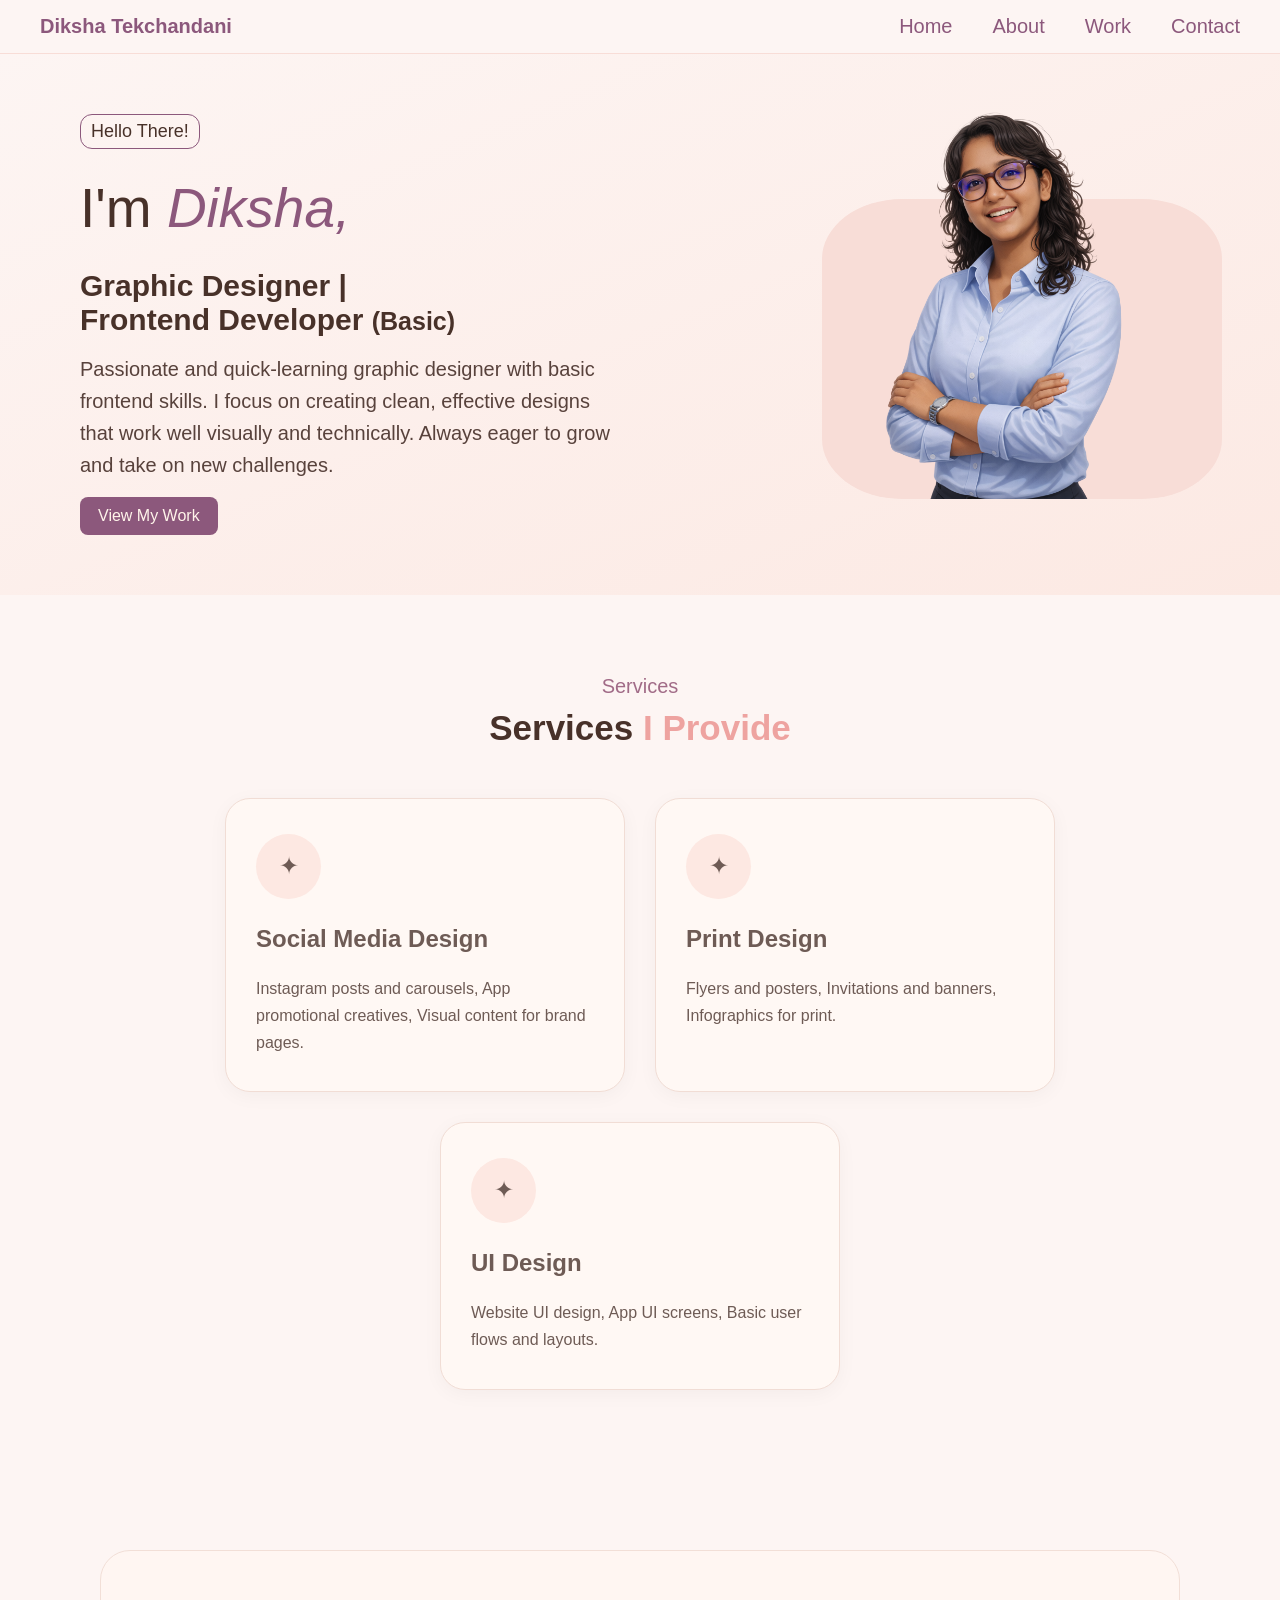
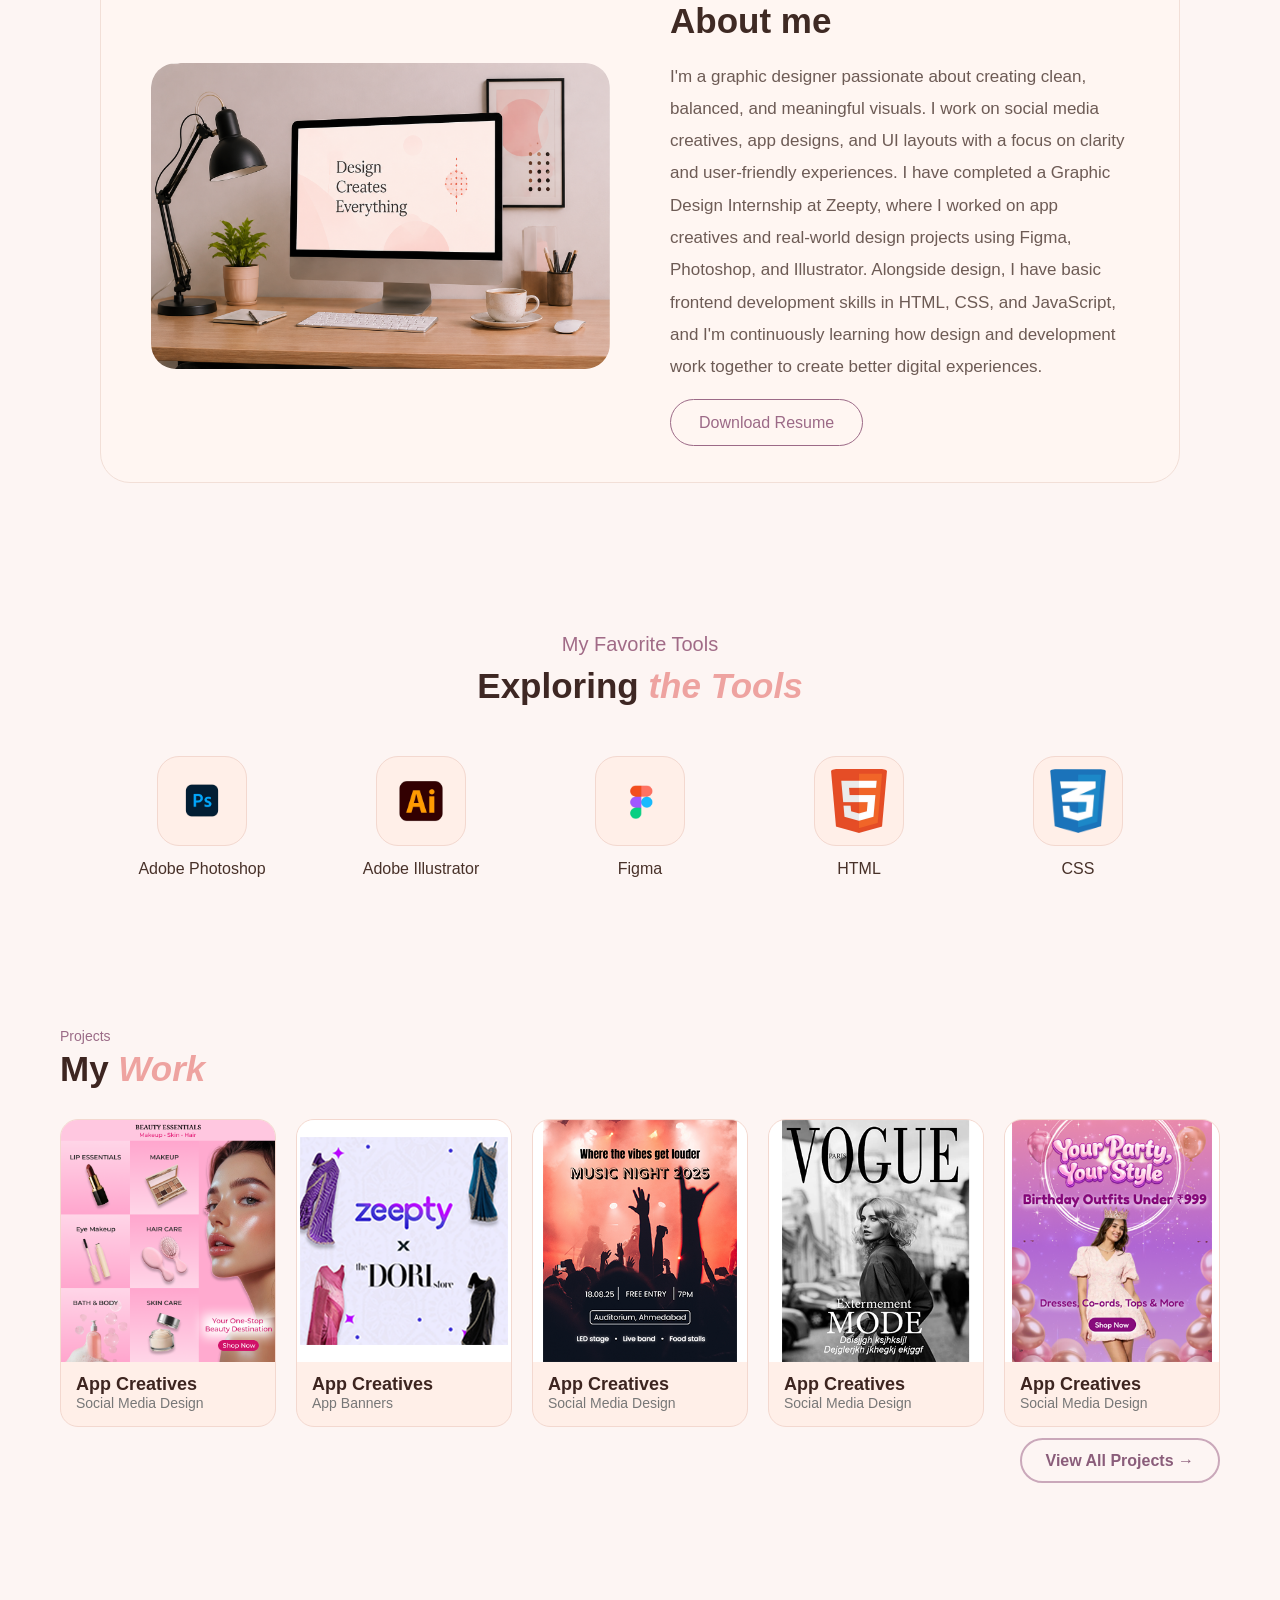
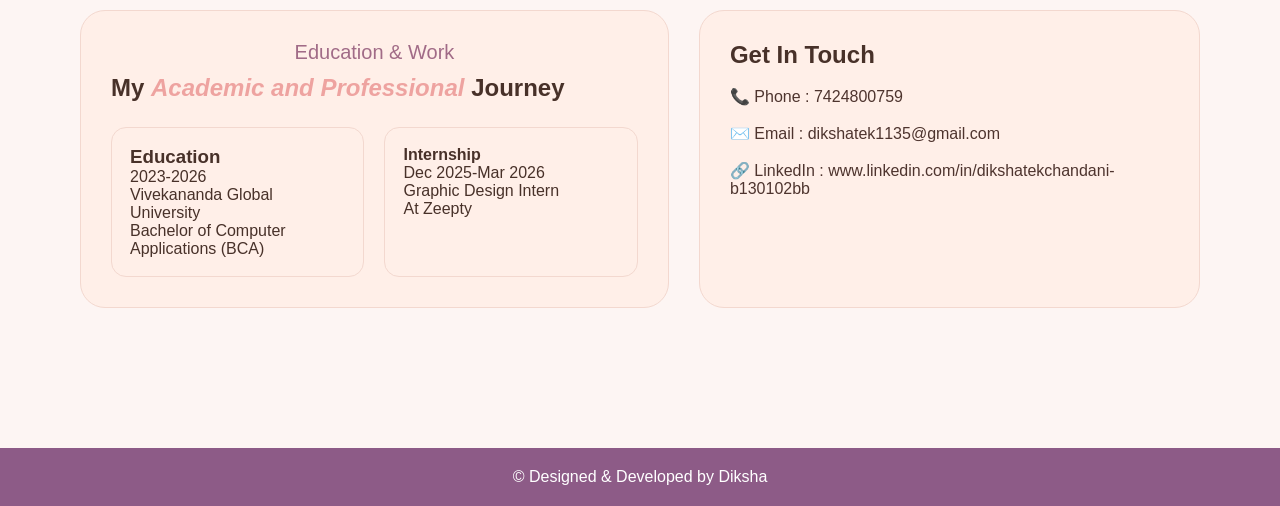
==== index.html @ 89b6a22a "Add files via upload" ====
<!DOCTYPE html>
<html lang="en">

<head>
    <meta charset="UTF-8">
    <meta name="viewport" content="width=device-width, initial-scale=1.0">
    <title>Portfolio</title>
    <link rel="stylesheet" href="style.css">
</head>

<body>
    <!-- HEADER -->
    <header>
        <div class="logo">
            Diksha Tekchandani
        </div>
        <nav>
            <a href="#home">Home</a>
            <a href="#about">About</a>
            <a href="#work">Work</a>
            <a href="#contact">Contact</a>
        </nav>
    </header>

    <!-- HERO SECTION -->

    <section class="hero" id="home">
        <div class="hero-left">
            <span class="hello-tag">Hello There!</span>
            <h1>
                I'm <span>Diksha,</span>
            </h1>

            <h3 class="roles">Graphic Designer |<br>
                Frontend Developer <small>(Basic)</small></h3>

            <p class="para">
                Passionate and quick-learning graphic designer with basic<br>
                frontend skills. I focus on creating clean, effective designs<br>
                that work well visually and technically. Always eager to grow<br>
                and take on new challenges.
            </p>

            <a href="#work" class="view-work-btn">
                View My Work
            </a>

        </div>

        <!-- HERO RIGHT -->
        <div class="hero-right">

            <div class="img-wrapper">
                <div class="blob">
                    <img src="my character-Photoroom.png" alt="Diksha illustration">
                </div>
            </div>

        </div>

    </section>

    <!-- SERVICES -->

    <section class="services-section">
        <p class="section-tag">
            Services
        </p>
        <h2>
            Services <span> I Provide<span>
        </h2>
        <!-- <div class="heart">❤️</div> -->

        <div class="services-container">

            <article class="service-card">

                <div class="card-icon">
                    ✦
                </div>

                <h3>Social Media Design</h3>

                <p>
                    Instagram posts and carousels,
                    App promotional creatives,
                    Visual content for brand pages.
                </p>

            </article>


            <article class="service-card">

                <div class="card-icon">
                    ✦
                </div>

                <h3>Print Design</h3>

                <p>
                    Flyers and posters,
                    Invitations and banners,
                    Infographics for print.
                </p>

            </article>

            <article class="service-card">

                <div class="card-icon">
                    ✦
                </div>

                <h3>UI Design</h3>
                <p>
                    Website UI design,
                    App UI screens,
                    Basic user flows and layouts.
                </p>

            </article>

        </div>

    </section>


    <!-- ABOUT ME -->
    <section class="about-section" id="about">
        <div class="about-container">

            <div class="about-image">
                <img src="workspace.png" alt="">
            </div>

            <div class="about-content">

                <h2>
                    About me
                </h2>

                <p class="about-para">
                    I'm a graphic designer passionate about creating clean, balanced, and meaningful visuals. I work on
                    social media creatives, app designs, and UI layouts with a focus on clarity and user-friendly
                    experiences. I have completed a Graphic Design Internship at Zeepty, where I worked on app creatives
                    and real-world design projects using Figma, Photoshop, and Illustrator. Alongside design, I have
                    basic frontend development skills in HTML, CSS, and JavaScript, and I'm continuously learning how
                    design and development work together to create better digital experiences.
                </p>

                <a href="Resume.pdf.pdf" download class="resume-btn">
                    Download Resume
                </a>
            </div>
        </div>
    </section>

    <section class="tools-section">
        <p class="section-tag">My Favorite Tools</p>
        <h2>
            Exploring <span>the Tools</span>
        </h2>
        <div class="tools-container">
            <div class="tools-card">
                <img src="photoshoplogo.png" alt="">
                <p>Adobe Photoshop</p>
            </div>

            <div class="tools-card">
                <img src="illustratorlogo.png" alt="">
                <p>Adobe Illustrator</p>
            </div>

            <div class="tools-card">
                <img src="figmalogo.png" alt="">
                <p>Figma</p>
            </div>

            <div class="tools-card">
                <img src="htmllogo.png" alt="">
                <p>HTML</p>
            </div>

            <div class="tools-card">
                <img src="CSSlogo.png" alt="">
                <p>CSS</p>
            </div>
        </div>
    </section>

    <section class="work-section" id="work">

        <div class="section-title">
                <p class="section-tag">Projects</p>
                <h2>My <span>Work</span></h2>
        </div>

        <div class="work-grid">

            <div class="work-card">
                <img src="portfolio designs/beauty banner.png" alt="">
                <h3>App Creatives</h3>
                <p>Social Media Design</p>
            </div>

             <div class="work-card">
                <img src="portfolio designs/doristore.png" alt="">
                <h3>App Creatives</h3>
                <p>App Banners</p>
            </div>
             <div class="work-card">
                <img src="portfolio designs/musicnight.png" alt="">
                <h3>App Creatives</h3>
                <p>Social Media Design</p>
            </div>
             <div class="work-card">
                <img src="portfolio designs/magazinecover.png" alt="">
                <h3>App Creatives</h3>
                <p>Social Media Design</p>
            </div>
             <div class="work-card">
                <img src="portfolio designs/birthday.png" alt="">
                <h3>App Creatives</h3>
                <p>Social Media Design</p>
            </div>
        </div>

        <div class="view-projects">
            <a href="project.html" class="view-btn">
                View All Projects →
            </a>
        </div>
    </section>

    <!-- Education, Experience & Contact-->
    <section class="journey-contact">
        <div class="journey-box">

            <p class="section-tag">Education & Work</p>
            <h2>
                My <span>Academic and Professional </span>Journey
            </h2>
            <div class="journey-cards">
                <div class="journey-card">
                    <h3>Education</h3>
                    <p>2023-2026</p>
                    <p>Vivekananda Global University</p>
                    <p>Bachelor of Computer Applications (BCA)</p>
                </div>

                <div class="journey-card">
                    <h4>Internship</h4>
                    <p>Dec 2025-Mar 2026</p>
                    <p>Graphic Design Intern</p>
                    <p>At Zeepty</p>
                </div>
            </div>
        </div>

        <div class="contact-box" id="contact">
            <h2>Get In Touch</h2>

            <div class="contact-item">
                📞 Phone : 7424800759
            </div>

            <div class="contact-item">
                ✉️ Email : dikshatek1135@gmail.com
            </div>

            <div class="contact-item">
                🔗 LinkedIn : www.linkedin.com/in/dikshatekchandani-b130102bb
            </div>

        </div>

    </section>

    <footer>
        <p>© Designed & Developed by Diksha</p>
    </footer>
</body>

</html>
---- style.css ----
* {
    padding: 0%;
    margin: 0%;
    box-sizing: border-box;
}

body {
    color: #483129;
    background-color: #FDF5F3;
    font-family: Arial, Helvetica, sans-serif;
}

/* section 1 */

header {
    background-color: #FDF5F3;
    color: #8C587C;
    display: flex;
    justify-content: space-between;
    padding: 15px 40px;
    font-size: 20px;
    font-weight: bold;
    align-items: center;
    border-bottom: 1px solid #f8ddd7;
}

nav {
    display: flex;
    /* Make the container flex */
    gap: 40px;
    /* Adds space between links */
    align-items: center;
}

nav button {
    margin-top: 0;
    align-self: center;
    /* display: flex; */
}

nav a {
    text-decoration: none;
    color: #8C587C;
    font-size: 20px;
    font-weight: 200;
}

nav a.active {
    border-bottom: 2px solid #8C587C;
    padding-bottom: 5px;

}

.hero {
    display: flex;
    justify-content: space-between;
    align-items: flex-start;
    padding: 60px 80px;
    gap: 40px;
    background: linear-gradient(to bottom right, #FDF5F3, #FCE9E3);
}

.roles {
    font-size: 30px;
}

.hero-left {
    flex: 1.2;
    max-width: 600px;
    display: flex;
    flex-direction: column;
    gap: 16px;
}

.hello-tag {
    display: inline-block;
    border: 1.5px solid #8C587C;
    border-radius: 12px;
    padding: 6px 10px;
    font-size: 18px;
    font-weight: lighter;
    margin-bottom: 10px;
    width: fit-content;
}

h1 {
    font-size: 55px;
    font-weight: lighter;
    margin: 0 0 12px 0;
    line-height: 1.2;
}

h1 span {
    font-style: italic;
    color: #8C587C;
}

h1 div {
    margin: 0 0 20 0;
    font-size: 30px;
}

.para {
    font-size: 20px;
    font-weight: lighter;
    color: #58423c;
    line-height: 1.6;
}

.view-work-btn {
    text-decoration: none;
    width: fit-content;
    padding: 10px 18px;
    border-radius: 8px;
    font-size: 16px;
    color: #FFF4EA;
    background: #8C587C;
    border: none;
    cursor: pointer;
    transition: 0.3s ease;
}

.view-work-btn:hover {
    transform: translateY(-2px);
    background: #d98c89;
}

.hero-right {
    flex: 0.8;
    justify-content: end;
    display: flex;
    align-items: center;
}

.hero-right img {
    width: auto;
    height: 400px;
    display: block;
    position: relative;
    z-index: 2;
    transform: translateY(-15px); 
    margin-right: 20px;
}

.img-wrapper {
    position: relative;
    display: flex;
    justify-content: center;
    align-items: center;
    margin-right: 40px;
}

.img-wrapper::before {
    content: "";
    position: absolute;
    width: 300px;
    height: 400px;
    background: #f8ddd7;
    border-radius: 20%;
    top: 35px;
    left: 52%;
    transform: translateX(-50%) rotate(-90deg);
    z-index: 1;
}

/* section 1 */

.services-section {
    padding: 80px 100px;
    text-align: centre;
}

.section-tag{
    color: #a16b87;
    font-size: 20px;
    margin-bottom: 10px;
    text-align: center;
}

.services-section h2 {
    font-size: 35px;
    margin-bottom: 50px;
    text-align: center;
}

.services-section h2 span {
    color: #EEA3A0;
}

/* CARDS CONTAINER */

.services-container {
    display: flex;
    justify-content: center;
    gap: 30px;
    flex-wrap: wrap;
}

/* EACH CARD */

.service-card {
    background: #fff8f4;
    width: 400px;
    padding: 35px 30px;
    border-radius: 25px;
    border: 1px solid #f1ddd5;
    text-align: left;
    transition: 0.3s ease;
    box-shadow: 0 4px 20px rgba(0, 0, 0, 0.04);
}

.service-card:hover {
    transform: translateY(-8px);
}

/* ICON */

.card-icon {
    width: 65px;
    height: 65px;
    background: #fde8e2;
    border-radius: 50%;
    display: flex;
    justify-content: center;
    align-items: center;
    font-size: 24px;
    margin-bottom: 20px;
}

/* CARD TITLE */

.service-card h3 {
    font-size: 24px;
    margin-bottom: 15px;
}

/* CARD PARA */

.service-card {
    color: #6e5b55;
    line-height: 1.7;
    font-size: 16px;
}

/* ABOUT SECTION */

.about-section {
    padding: 80px 100px;
}

/* MAIN CONTAINER */

.about-container {
    background: #fff6f2;
    border: 1px solid #f2dfd7;
    border-radius: 30px;
    padding: 50px;
    display: flex;
    align-items: center;
    justify-content: space-between;
    gap: 60px;
}

/* IMAGE SIDE */

.about-image {
    flex: 1;
}

.about-image img {
    width: 100%;
    max-width: 500px;
    border-radius: 25px;
    display: block;
}

/* TEXT SIDE */

.about-content {
    flex: 1;
}

.about-content h2 {
    font-size: 35px;
    margin-bottom: 20px;
    color: #3f2a24;
}

.about-para {
    color: #6d5b55;
    line-height: 1.9;
    font-size: 17px;
    margin-bottom: 30px;
}

/* BUTTON */

.resume-btn {
    padding: 14px 28px;
    border-radius: 40px;
    border: 1px solid #9c6a87;
    background: transparent;
    color: #9c6a87;
    font-size: 16px;
    cursor: pointer;
    transition: 0.3s ease;
    text-decoration: none;
}

.resume-btn:hover {
    background: #9c6a87;
    color: white;
}

/* TOOLS SECTION */

.tools-section {
    padding: 70px 120px;
    text-align: center;
}

p section-tag {
    color: #8C587C;
    font-size: 16px;
    margin-bottom: 8px;
    text-align: left;
}

.tools-section h2 {
    font-size: 35px;
    color: #3E2723;
    margin-bottom: 50px;
}

.tools-section h2 span {
    color: #EEA3A0;
    font-style: italic;
}

.tools-container {
    display: grid;
    grid-template-columns: repeat(5, 1fr);
    justify-content: center;
    align-items: flex-start;
    gap: 55px;
    flex-wrap: wrap;
    width: 100%;
}

.tools-card {
    display: flex;
    flex-direction: column;
    align-items: center;
    gap: 14px;
    min-width: 120px;
}

.tools-card img {
    width: 90px;
    height: 90px;
    object-fit: contain;
    background-color: #FFEFE8;
    padding: 12px;
    border-radius: 22px;
    border: 1px solid #F3D8CF;
    transition: 0.3s ease;
}

.tool-card img:hover {
    transform: translateY(-6px);
    box-shadow: 0 10px 20px rgba(0, 0, 0, 0.08);
}

.tool-card p {
    font-size: 18px;
    color: #4E342E;
    font-weight: 500;
}

.journey-contact {
    display: flex;
    gap: 30px;
    padding: 60px 80px;
    justify-content: center;
}

.journey-box {
    flex: 1.2;
    background-color: #FFEFE8;
    border: 1px solid #F3D8CF;
    border-radius: 25px;
    padding: 30px;
}

.contact-box {
    flex: 1;
    background-color: #FFEFE8;
    border: 1px solid #F3D8CF;
    border-radius: 25px;
    padding: 30px;
    position: relative;
}

.journey-cards {
    display: flex;
    gap: 20px;
    margin-top: 25px;
}

.journey-card {
    flex: 1;
    border: 1px solid #F3D8CF;
    border-radius: 15px;
    padding: 18px;
}

.contact-item {
    margin-top: 18px;
    font-size: 16px;
    color: #4E342E;
}

.journey-box span {
    color: #EEA3A0;
    font-style: italic;

}

.work-section {
    max-width: 1200px;
    margin: 80px auto;
    padding: 0 20px;
}

.section-title p {
    color: #9b6b87;
    font-size: 14px;
    margin-bottom: 5px;
    text-align: left;
}

.section-title h2 {
    font-size: 35px;
    color: #3d2520;
}

.section-title span {
    color: #EEA3A0;
    font-style: italic;
}

.work-grid {
    display: grid;
    grid-template-columns: repeat(5, 1fr);
    gap: 20px;
    margin-top: 30px;
}

.work-card {
    background-color: #FFEFE8;
    border: 1px solid #F3D8CF;
    border-radius: 18px;
    overflow: hidden;
    transition: 0.3s;
}

.work-card:hover {
    transform: translateY(-5px);
}

.work-card img {
    width: 100%;
    height: auto;
    object-fit: cover;
    display: block;
}

.work-card h3 {
    font-size: 18px;
    color: #3d2520;
    padding: 12px 15px 0;
}

.work-card p {
    font-size: 14px;
    color: #777;
    padding: 0 15px 15px;
}

.view-projects {
    text-align: right;
    margin-top: 25px;
}

.view-btn {
    text-decoration: none;
    color: #8a5d7a;
    border: 2px solid #caa8ba;
    padding: 12px 24px;
    border-radius: 30px;
    font-weight: 600;
    transition: 0.3s;
}

.view-btn:hover {
    background: #8a5d7a;
    color: white;
}

.all-projects {
    padding: 80px 60px;
    max-width: 1400px;
    margin: auto;
}

.section-heading p {
    color: #8d5b87;
}

.section-heading {
    text-align: center;
    margin-bottom: 60px;
}

.section-heading h2 {
    font-size: 60px;
    margin: 15px 0;
}

.section-heading span {
    color: #EEA3A0;
    font-style: italic;
}

.back-btn {
    display: inline-block;
    margin-top: 25px;
    padding: 12px 30px;
    border: 2px solid #8d5b87;
    border-radius: 12px;
    text-decoration: none;
    color: #8d5b87;
}

.projects-grid {
    display: grid;
    grid-template-columns: repeat(4, minmax(220px, 1fr));
    gap: 20px;
}

.project-card {
    background-color: white;
    border: 1px solid #F3D8CF;
    border-radius: 18px;
    overflow: hidden;
    transition: 0.3s;
    width: 100%;
    height: auto;
}

.project-card:hover {
    transform: translateY(-5px);
}

.project-card img {
    width: 100%;
    height: auto;
    object-fit: cover;
    display: block;
}

.project-card h3 {
    padding: 15px 15px 5px;
    font-size: 20px;
}

.project-card p {
    padding: 0 15px 20px;
    color: #777;

}

footer {
    margin-top: 80px;
    padding: 20px;
    text-align: center;
    background: #8d5b87;
    color: white;
    font-size: 16px;
}
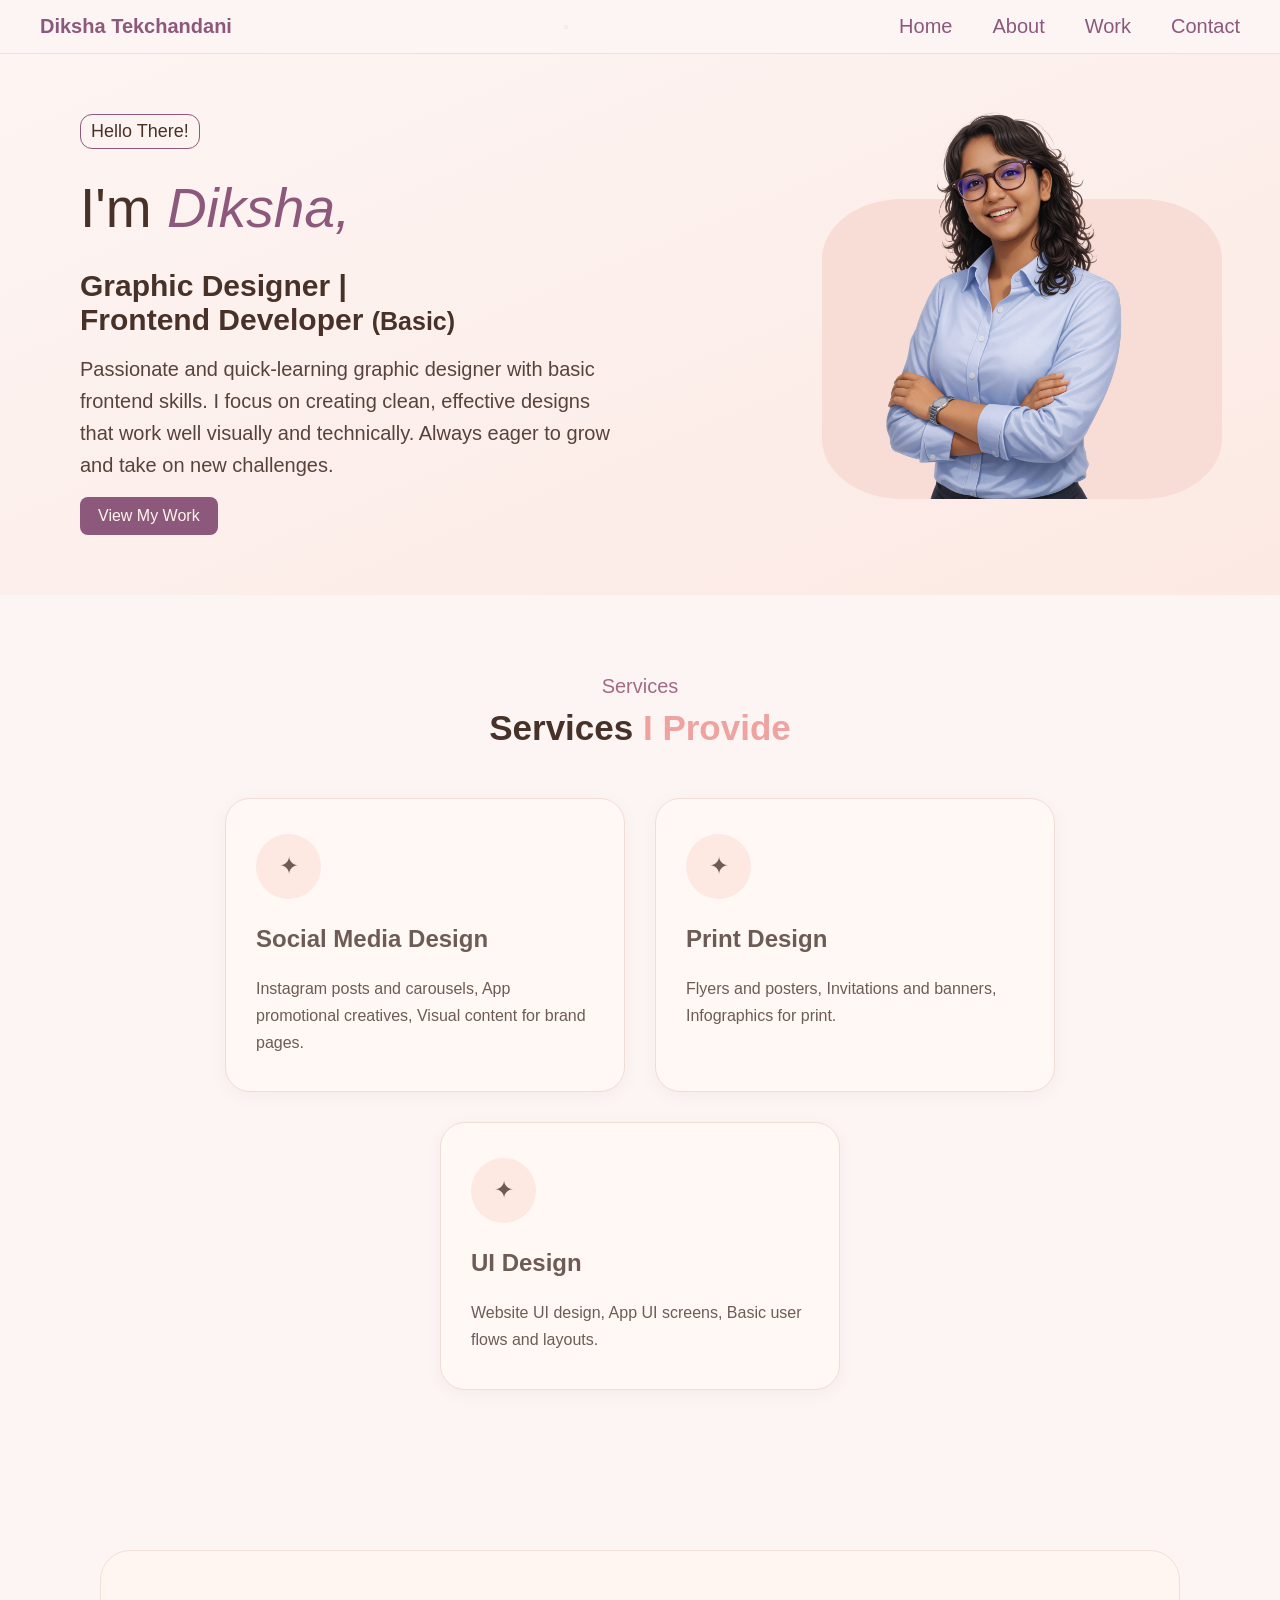
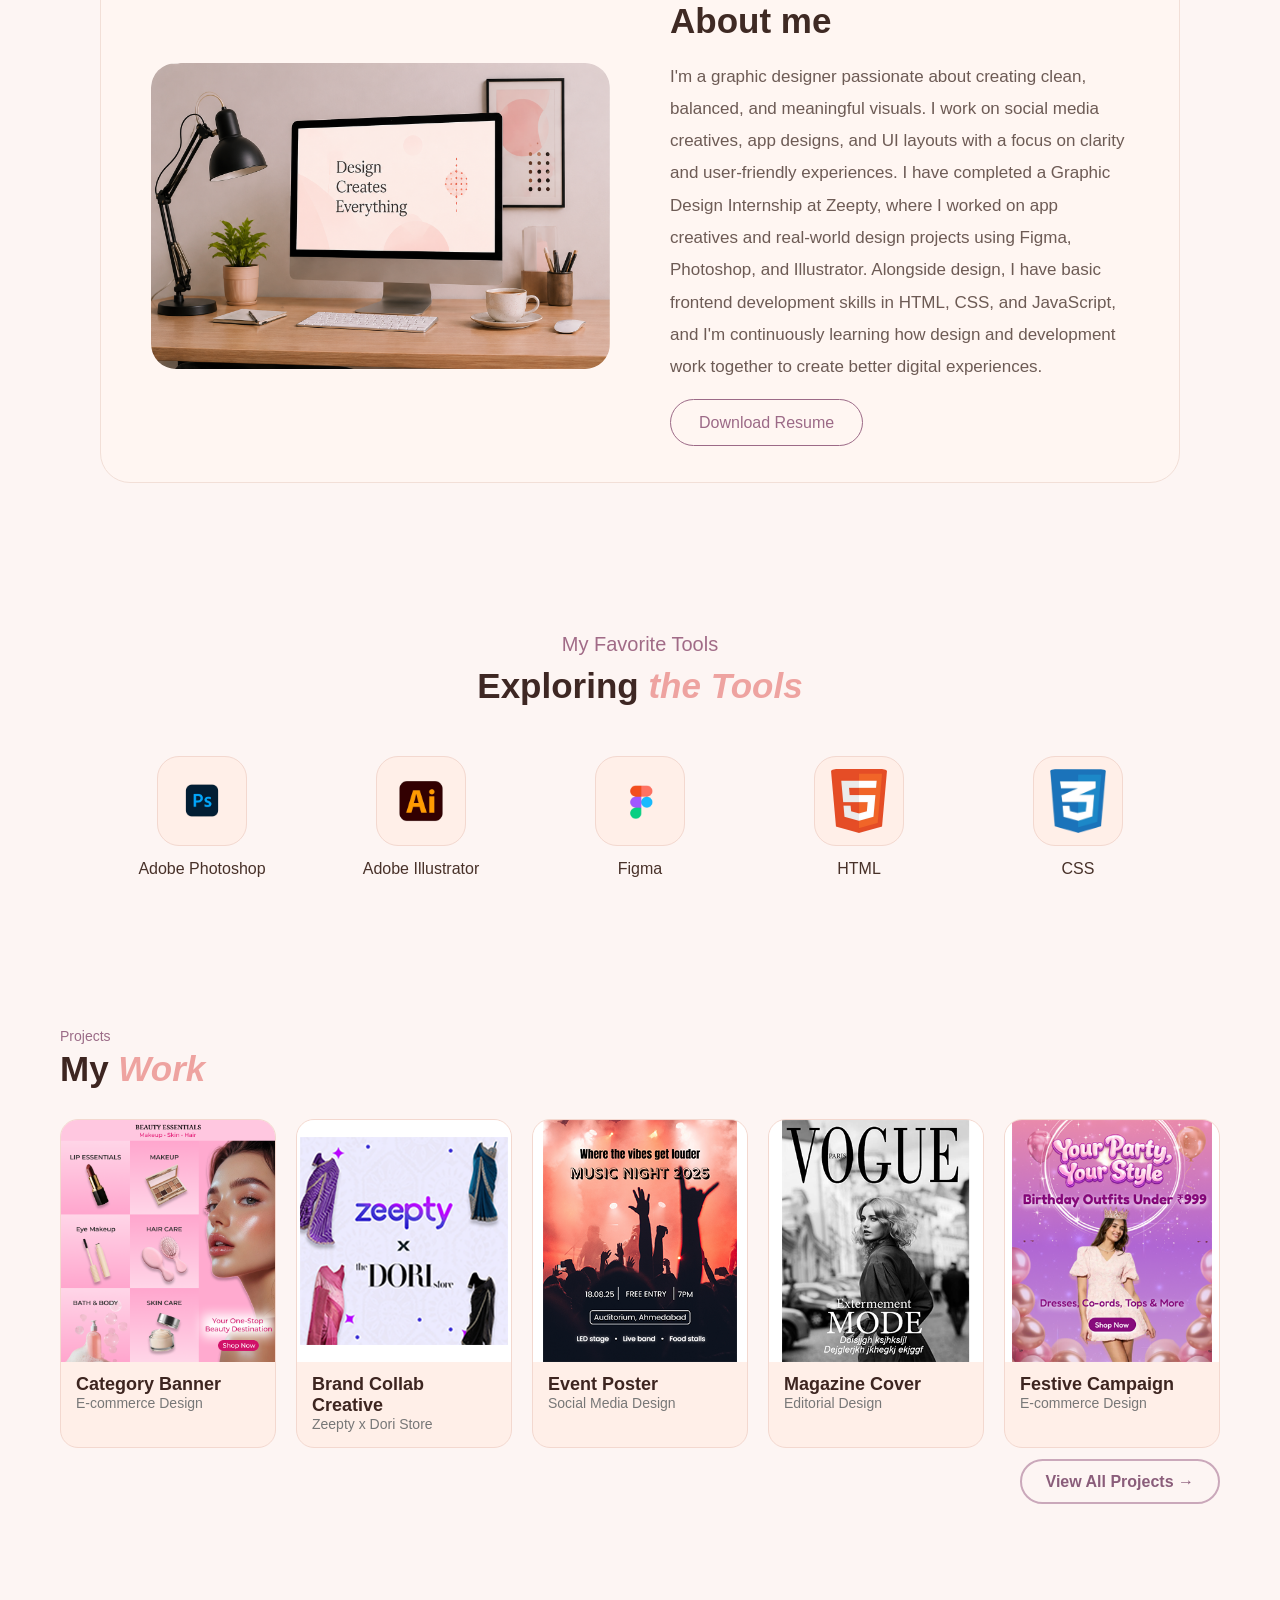
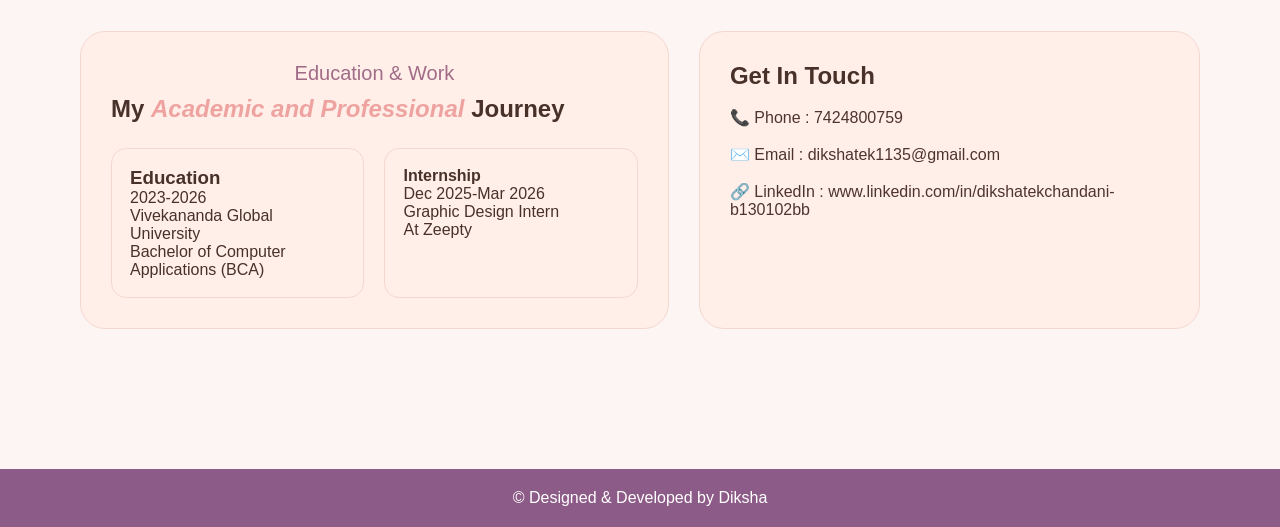
==== commit fd8b6c01: "index.html" ====
--- a/index.html
+++ b/index.html
@@ -14,7 +14,13 @@
         <div class="logo">
             Diksha Tekchandani
         </div>
-        <nav>
+
+        <button class="hamburger" id="hamburger" aria-label="Open menu">
+            <span></span>
+            <span></span>
+            <span></span>
+        </button>
+        <nav id="nav">
             <a href="#home">Home</a>
             <a href="#about">About</a>
             <a href="#work">Work</a>
@@ -51,9 +57,7 @@
         <div class="hero-right">
 
             <div class="img-wrapper">
-                <div class="blob">
                     <img src="my character-Photoroom.png" alt="Diksha illustration">
-                </div>
             </div>
 
         </div>
@@ -69,7 +73,6 @@
         <h2>
             Services <span> I Provide<span>
         </h2>
-        <!-- <div class="heart">❤️</div> -->
 
         <div class="services-container">
 
@@ -131,7 +134,7 @@
         <div class="about-container">
 
             <div class="about-image">
-                <img src="workspace.png" alt="">
+                <img src="workspace.png" alt="Workspace">
             </div>
 
             <div class="about-content">
@@ -149,7 +152,7 @@
                     design and development work together to create better digital experiences.
                 </p>
 
-                <a href="Resume.pdf.pdf" download class="resume-btn">
+                <a href="Diksha_Tekchandani_Resume.pdf" download class="resume-btn">
                     Download Resume
                 </a>
             </div>
@@ -200,29 +203,29 @@
 
             <div class="work-card">
                 <img src="portfolio designs/beauty banner.png" alt="">
-                <h3>App Creatives</h3>
-                <p>Social Media Design</p>
+                <h3>Category Banner</h3>
+                <p>E-commerce Design</p>
             </div>
 
              <div class="work-card">
                 <img src="portfolio designs/doristore.png" alt="">
-                <h3>App Creatives</h3>
-                <p>App Banners</p>
+                <h3>Brand Collab Creative</h3>
+                <p>Zeepty x Dori Store</p>
             </div>
              <div class="work-card">
                 <img src="portfolio designs/musicnight.png" alt="">
-                <h3>App Creatives</h3>
+                <h3>Event Poster</h3>
                 <p>Social Media Design</p>
             </div>
              <div class="work-card">
                 <img src="portfolio designs/magazinecover.png" alt="">
-                <h3>App Creatives</h3>
-                <p>Social Media Design</p>
+                <h3>Magazine Cover</h3>
+                <p>Editorial Design</p>
             </div>
              <div class="work-card">
                 <img src="portfolio designs/birthday.png" alt="">
-                <h3>App Creatives</h3>
-                <p>Social Media Design</p>
+                <h3>Festive Campaign</h3>
+                <p>E-commerce Design</p>
             </div>
         </div>
 
@@ -280,6 +283,20 @@
     <footer>
         <p>© Designed & Developed by Diksha</p>
     </footer>
+
+    <script>
+        const hamburger = document.getElementById('hamburger');
+        const nav = document.getElementById('nav');
+        hamburger.addEventListener('click',()=>{
+            nav.classList.toggle('open');
+        });
+        // close nav when a link is clicked
+        nav.querySelectorAll('a').forEach(link=>{
+            link.addEventListener('click',()=>{
+                nav.classList.remove('open');
+            });
+        });
+    </script>
 </body>
 
-</html>+</html>
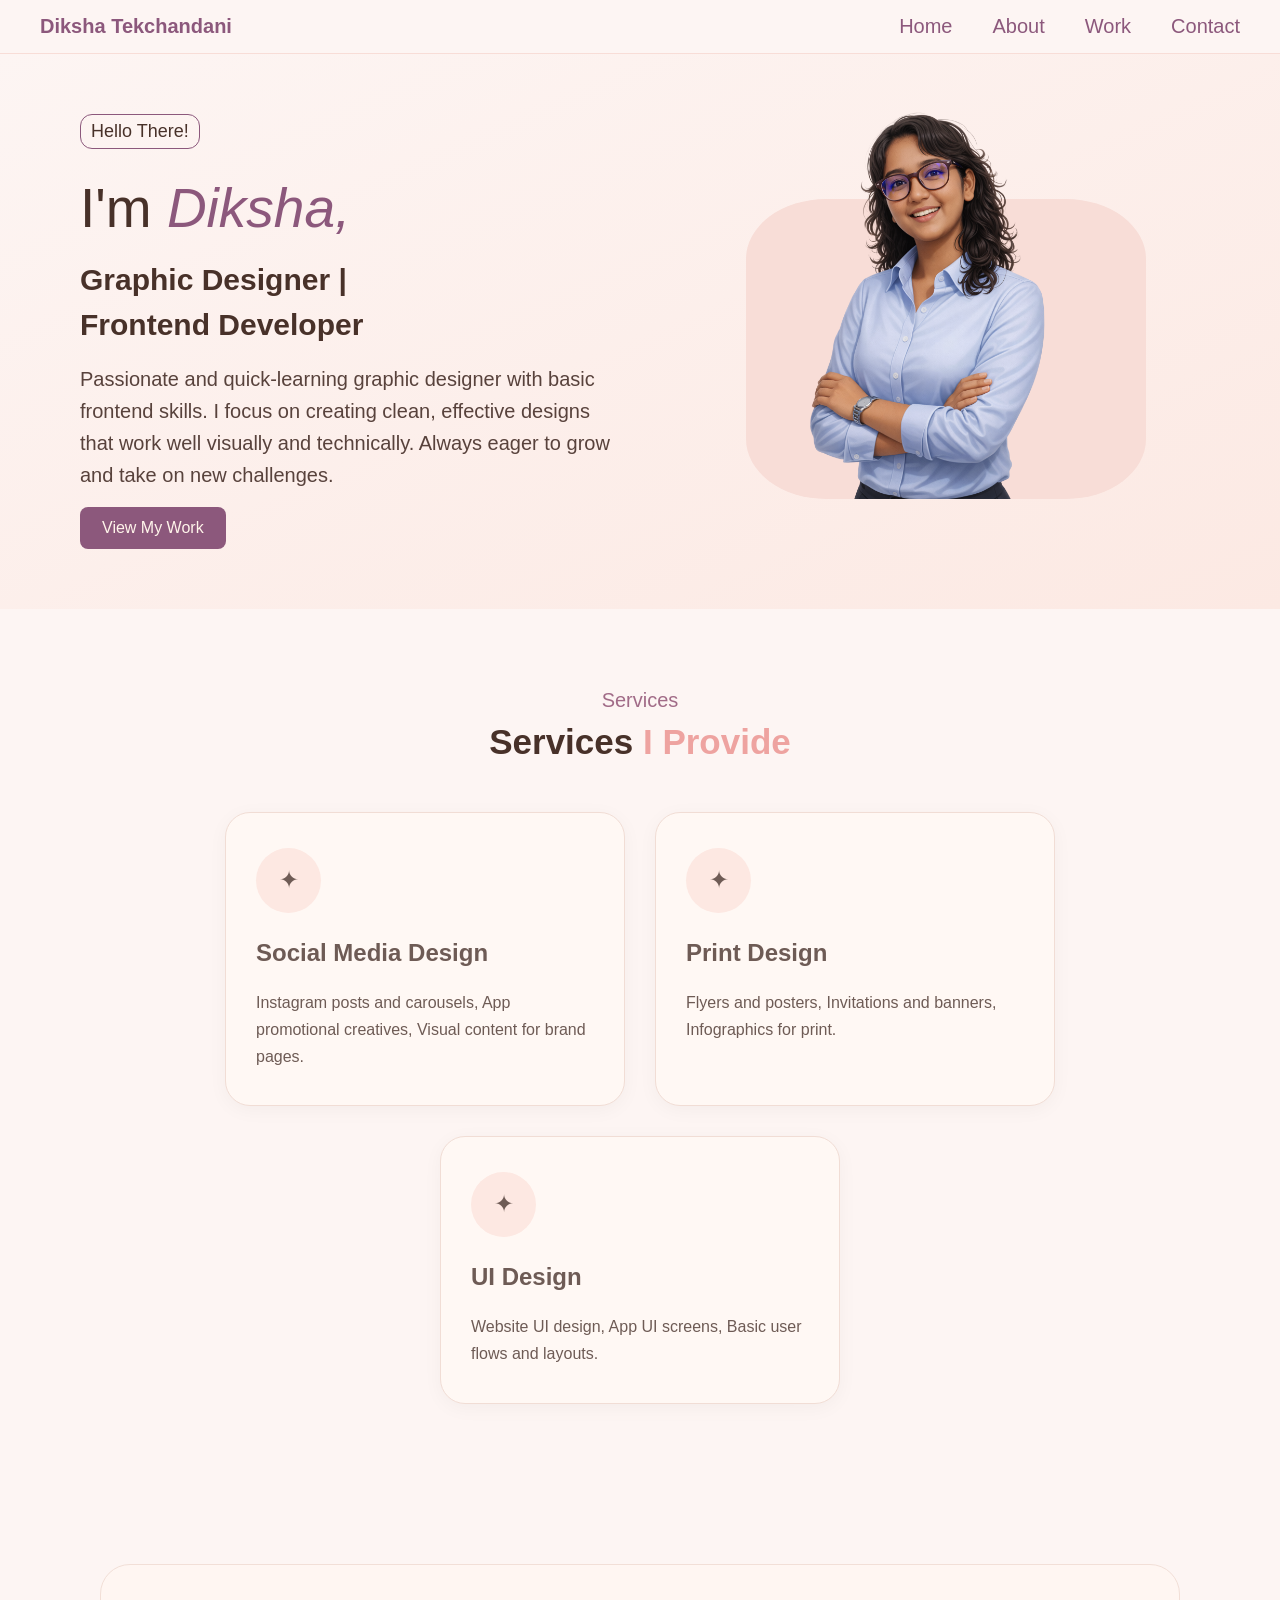
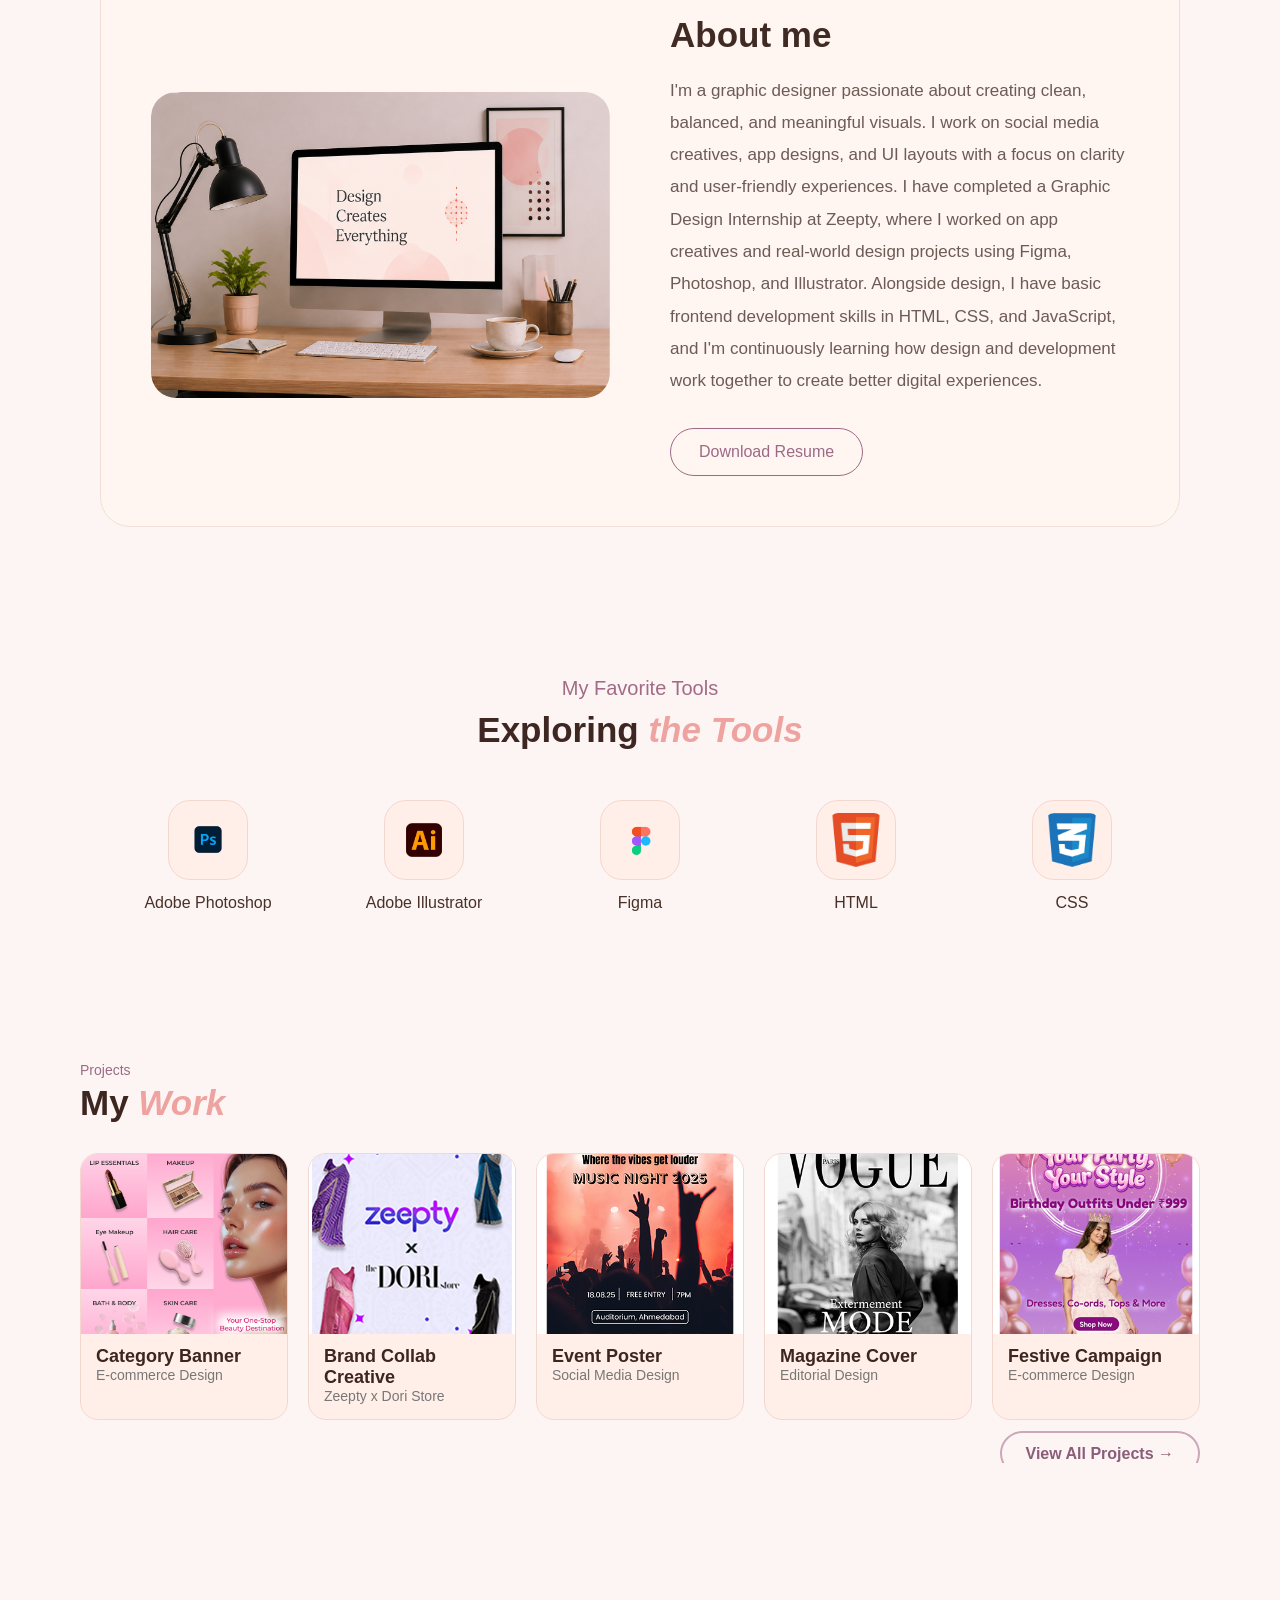
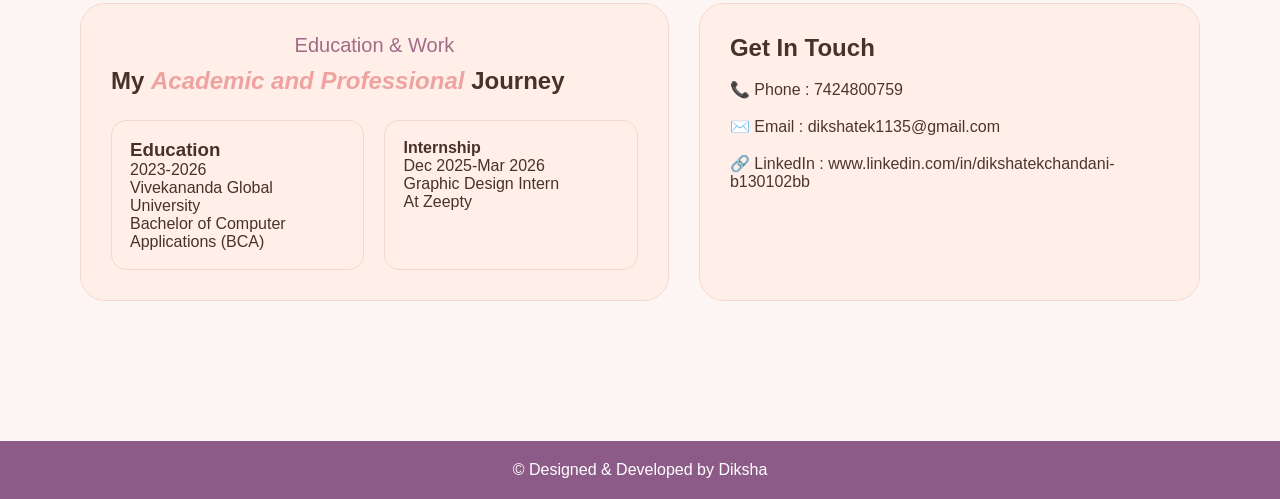
==== commit f51f51bf: "index.html" ====
--- a/index.html
+++ b/index.html
@@ -38,7 +38,7 @@
             </h1>
 
             <h3 class="roles">Graphic Designer |<br>
-                Frontend Developer <small>(Basic)</small></h3>
+                Frontend Developer</h3>
 
             <p class="para">
                 Passionate and quick-learning graphic designer with basic<br>
--- a/style.css
+++ b/style.css
@@ -8,6 +8,17 @@
     color: #483129;
     background-color: #FDF5F3;
     font-family: Arial, Helvetica, sans-serif;
+    width: 100%;
+}
+
+img {
+    max-width: 100%;
+    height: auto;
+    display: block;
+}
+
+section {
+    overflow-x: hidden;
 }
 
 /* section 1 */
@@ -22,6 +33,9 @@
     font-weight: bold;
     align-items: center;
     border-bottom: 1px solid #f8ddd7;
+    position: sticky;
+    top: 0;
+    z-index: 100;
 }
 
 nav {
@@ -51,6 +65,25 @@
 
 }
 
+.hamburger {
+    display: none;
+    flex-direction: column;
+    gap: 5px;
+    cursor: pointer;
+    background: none;
+    border: none;
+    padding: 4px;
+}
+
+.hamburger span {
+    display: block;
+    width: 24px;
+    height: 2px;
+    background: #8C587C;
+    border-radius: 2px;
+    transition: 0.3s;
+}
+
 .hero {
     display: flex;
     justify-content: space-between;
@@ -62,6 +95,7 @@
 
 .roles {
     font-size: 30px;
+    line-height: 1.5;
 }
 
 .hero-left {
@@ -86,7 +120,7 @@
 h1 {
     font-size: 55px;
     font-weight: lighter;
-    margin: 0 0 12px 0;
+    margin: 0;
     line-height: 1.2;
 }
 
@@ -110,7 +144,7 @@
 .view-work-btn {
     text-decoration: none;
     width: fit-content;
-    padding: 10px 18px;
+    padding: 12px 22px;
     border-radius: 8px;
     font-size: 16px;
     color: #FFF4EA;
@@ -127,7 +161,7 @@
 
 .hero-right {
     flex: 0.8;
-    justify-content: end;
+    justify-content: center;
     display: flex;
     align-items: center;
 }
@@ -138,7 +172,7 @@
     display: block;
     position: relative;
     z-index: 2;
-    transform: translateY(-15px); 
+    transform: translateY(-15px);
     margin-right: 20px;
 }
 
@@ -166,11 +200,11 @@
 /* section 1 */
 
 .services-section {
-    padding: 80px 100px;
+    padding: 80px 60px;
     text-align: centre;
 }
 
-.section-tag{
+.section-tag {
     color: #a16b87;
     font-size: 20px;
     margin-bottom: 10px;
@@ -207,6 +241,9 @@
     text-align: left;
     transition: 0.3s ease;
     box-shadow: 0 4px 20px rgba(0, 0, 0, 0.04);
+    color: #6e5b55;
+    line-height: 1.7;
+    font-size: 16px;
 }
 
 .service-card:hover {
@@ -269,9 +306,8 @@
 
 .about-image img {
     width: 100%;
-    max-width: 500px;
+    max-width: 480px;
     border-radius: 25px;
-    display: block;
 }
 
 /* TEXT SIDE */
@@ -305,6 +341,7 @@
     cursor: pointer;
     transition: 0.3s ease;
     text-decoration: none;
+    display: inline-block;
 }
 
 .resume-btn:hover {
@@ -339,12 +376,12 @@
 
 .tools-container {
     display: grid;
+    justify-content: center;
+    /* align-items: flex-start; */
     grid-template-columns: repeat(5, 1fr);
-    justify-content: center;
-    align-items: flex-start;
-    gap: 55px;
-    flex-wrap: wrap;
-    width: 100%;
+    gap: 40px;
+    flex-wrap: nowrap;
+    /* width: 100%; */
 }
 
 .tools-card {
@@ -352,12 +389,12 @@
     flex-direction: column;
     align-items: center;
     gap: 14px;
-    min-width: 120px;
+    /* min-width: 120px; */
 }
 
 .tools-card img {
-    width: 90px;
-    height: 90px;
+    width: 80px;
+    height: 80px;
     object-fit: contain;
     background-color: #FFEFE8;
     padding: 12px;
@@ -381,7 +418,7 @@
     display: flex;
     gap: 30px;
     padding: 60px 80px;
-    justify-content: center;
+    /* justify-content: center; */
 }
 
 .journey-box {
@@ -398,13 +435,14 @@
     border: 1px solid #F3D8CF;
     border-radius: 25px;
     padding: 30px;
-    position: relative;
+    /* position: relative; */
 }
 
 .journey-cards {
     display: flex;
     gap: 20px;
     margin-top: 25px;
+    flex-wrap: wrap;
 }
 
 .journey-card {
@@ -412,12 +450,14 @@
     border: 1px solid #F3D8CF;
     border-radius: 15px;
     padding: 18px;
+    min-width: 160px;
 }
 
 .contact-item {
     margin-top: 18px;
     font-size: 16px;
     color: #4E342E;
+    word-break: break-word;
 }
 
 .journey-box span {
@@ -429,7 +469,7 @@
 .work-section {
     max-width: 1200px;
     margin: 80px auto;
-    padding: 0 20px;
+    padding: 0 40px;
 }
 
 .section-title p {
@@ -470,9 +510,10 @@
 
 .work-card img {
     width: 100%;
-    height: auto;
+    /* height: auto; */
+    height: 180px;
     object-fit: cover;
-    display: block;
+    /* display: block; */
 }
 
 .work-card h3 {
@@ -587,4 +628,219 @@
     background: #8d5b87;
     color: white;
     font-size: 16px;
-}+}
+
+@media (max-width: 1024px) {
+    .work-grid {
+        grid-template-columns: repeat(3, 1fr);
+    }
+
+    .hero {
+        padding: 50px 40px;
+    }
+
+    h1 {
+        font-size: 44px;
+    }
+
+    .tools-section {
+        padding: 60px 40px;
+        grid-template-columns: repeat(5, 1fr);
+    }
+
+    .about-section {
+        padding: 60px 40px;
+    }
+
+    .services-section {
+        padding: 60px 40px;
+    }
+
+    .tools-container{
+        grid-template-columns: repeat(5, 1fr);
+    }
+
+}
+
+@media (max-width: 768px) {
+
+    header {
+        padding: 15px 20px;
+        font-size: 16px;
+    }
+
+    .hamburger {
+        display: flex;
+    }
+
+    nav {
+        display: none;
+        flex-direction: column;
+        gap: 16px;
+        position: absolute;
+        top: 60px;
+        left: 0;
+        right: 0;
+        background: #FDF5F3;
+        padding: 20px;
+        border-bottom: 1px solid #f8ddd7;
+        z-index: 99;
+    }
+
+    nav.open {
+        display: flex;
+    }
+
+    nav a {
+        font-size: 18px;
+    }
+
+    .hero {
+        flex-direction: column;
+        padding: 40px 20px;
+        text-align: center;
+        align-items: center;
+    }
+
+    .hero-left {
+        align-items: center;
+        max-width: 100%;
+    }
+
+    .hello-tag {
+        align-self: center;
+    }
+
+    h1 {
+        font-size: 38px;
+    }
+
+    .roles {
+        font-size: 20px;
+    }
+
+    .para {
+        font-size: 16px;
+    }
+
+    .img-wrapper::before {
+        width: 200px;
+        height: 260px;
+    }
+
+    .img-wrapper img {
+        height: 260px;
+    }
+
+    .services-section {
+        padding: 50px 20px;
+    }
+
+    .service-card {
+        width: 100%;
+        max-width: 400px;
+    }
+
+    .about-section {
+        padding: 50px 20px;
+    }
+
+    .about-container {
+        flex-direction: column;
+        padding: 30px 20px;
+        gap: 30px;
+    }
+
+    .about-image img {
+        max-width: 100%;
+    }
+
+    .tools-section {
+        padding: 50px 20px;
+    }
+
+    .tools-container {
+        gap: 25px;
+    }
+
+    .tool-card img {
+        width: 65px;
+        height: 65px;
+    }
+
+    .work-section {
+        margin: 50px auto;
+        padding: 0 20px;
+    }
+
+    .work-grid {
+        grid-template-columns: repeat(2, 1fr);
+        gap: 15px;
+    }
+
+    .work-card h3 {
+        font-size: 13px;
+    }
+
+    .work-card p {
+        font-size: 12px;
+    }
+
+    .journey-contact {
+        flex-direction: column;
+        padding: 40px 20px;
+    }
+
+    .journey-cards {
+        flex-direction: column;
+    }
+
+    .contact-item {
+        font-size: 14px;
+    }
+
+    .tools-container{
+        grid-template-columns: repeat(3, 1fr);
+    }
+}
+
+@media(max-width: 48px) {
+    h1 {
+        font-size: 32px;
+    }
+
+    .roles {
+        font-size: 18px;
+    }
+
+    .work-grid {
+        grid-template-columns: 1fr;
+    }
+
+    .tools-card img {
+        width: 55px;
+        height: 55px;
+    }
+
+    .img-wrapper img {
+        height: 220px;
+    }
+
+    .img-wrapper::before {
+        width: 170px;
+        height: 220px;
+    }
+
+    .services-section h2,
+    .about-container h2,
+    .tools-section h2,
+    .section-title h2,
+    .journey-box h2,
+    .contact-box h2 {
+        font-size: 28px;
+    }
+
+    .tools-container{
+        grid-template-columns: repeat(2, 1fr);
+    }
+}
